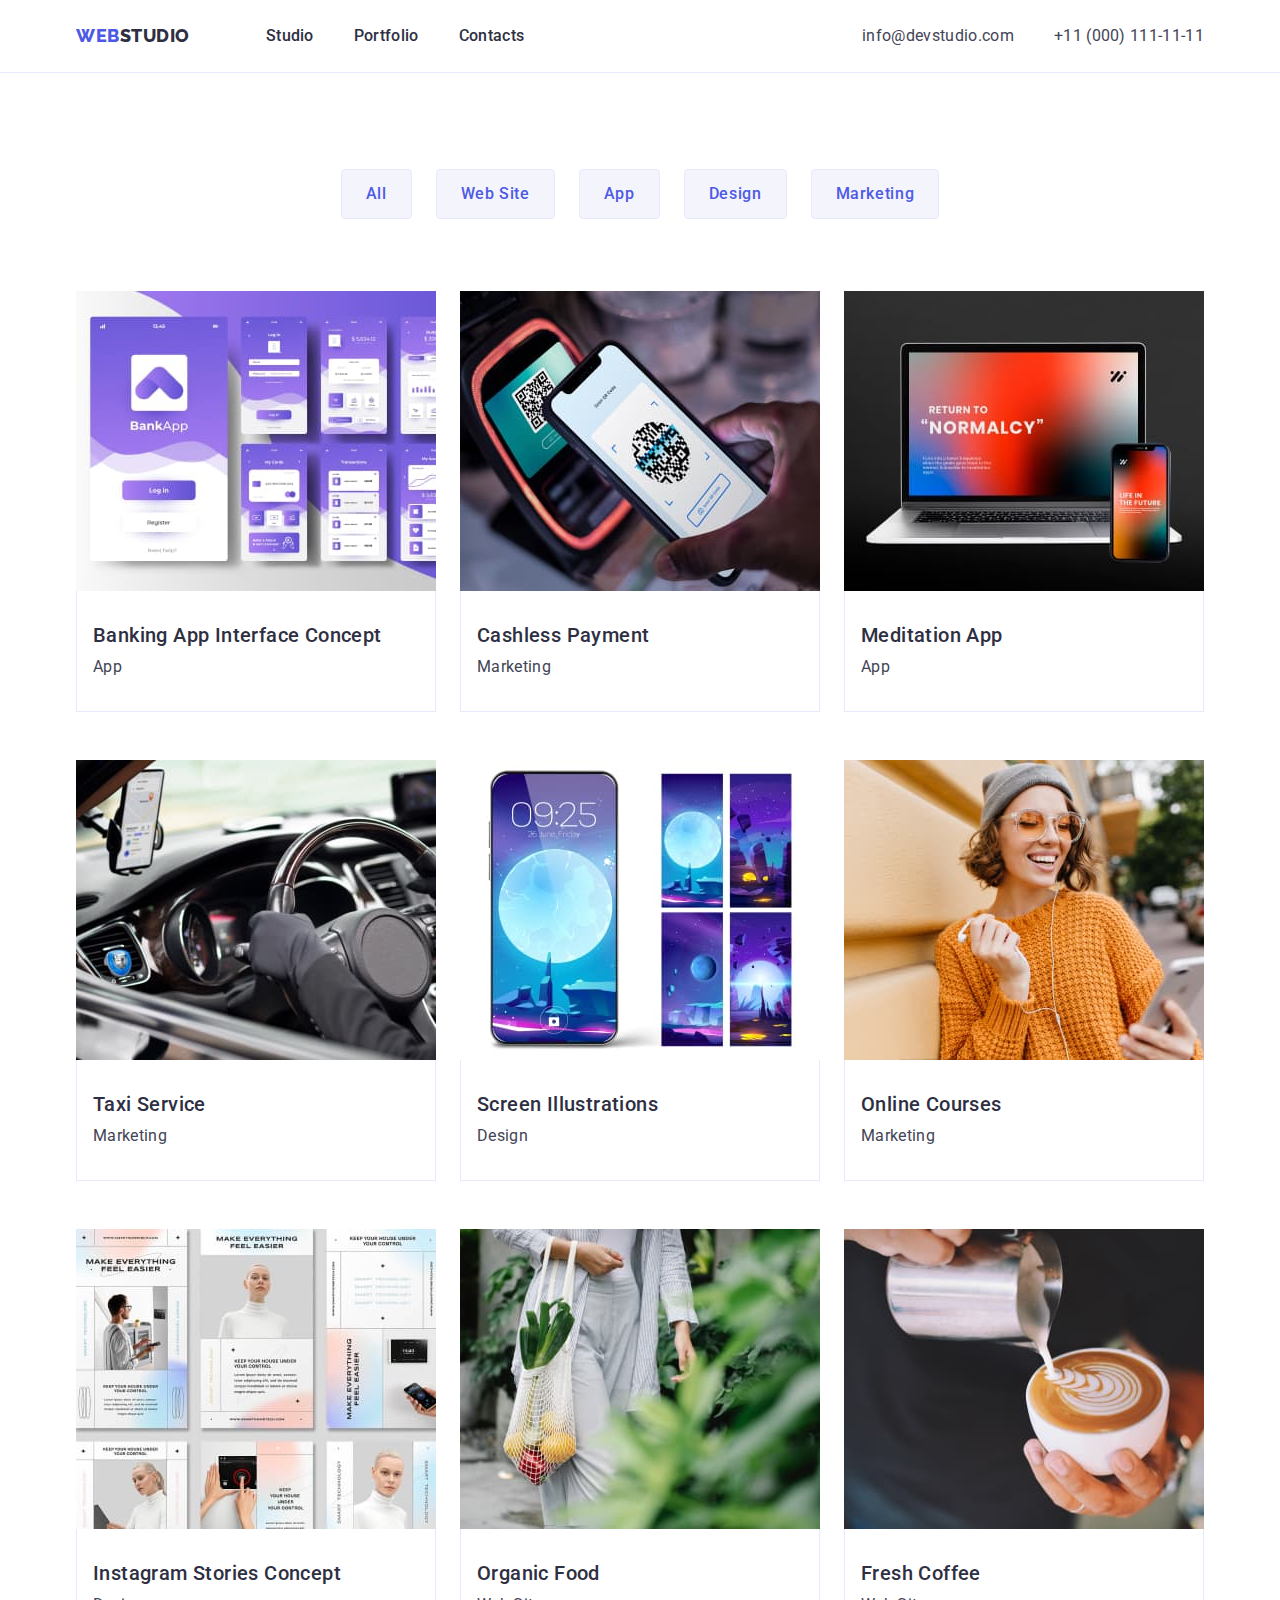
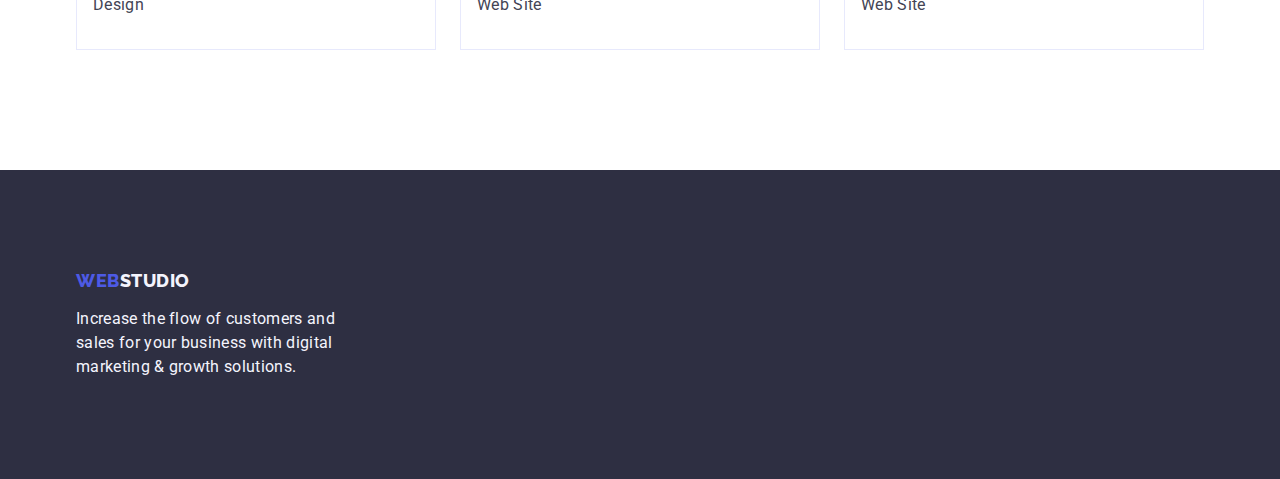
==== portfolio.html @ 4bd25813 "Initial commit" ====
<!DOCTYPE html>
<html lang="en">
  <head>
    <meta charset="UTF-8" />
    <meta name="viewport" content="width=device-width, initial-scale=1.0" />
    <title>Portfolio</title>
    <link rel="preconnect" href="https://fonts.googleapis.com" />
    <link rel="preconnect" href="https://fonts.gstatic.com" crossorigin />
    <link
      href="https://fonts.googleapis.com/css2?family=Raleway:wght@800&family=Roboto:wght@400;500;700;900&display=swap"
      rel="stylesheet"
    />
    <link
      rel="stylesheet"
      href="https://cdn.jsdelivr.net/npm/modern-normalize@2.0.0/modern-normalize.min.css"
    />
    <link rel="stylesheet" href="./css/styles.css" />
  </head>
  <body>
    <!-- HEADER -->
    <header class="header">
      <div class="header-container container">
        <nav class="navigation">
          <a class="logo link" href="./index.html"
            >Web<span class="logo-text-dark">Studio</span></a
          >
          <ul class="menu list">
            <li>
              <a class="menu-link link" href="./index.html">Studio</a>
            </li>
            <li>
              <a class="menu-link link" href="./portfolio.html">Portfolio</a>
            </li>
            <li><a class="menu-link link" href="">Contacts</a></li>
          </ul>
        </nav>
        <address>
          <ul class="contacts-list list">
            <li>
              <a class="contacts-link link" href="mailto:info@devstudio.com"
                >info@devstudio.com</a
              >
            </li>
            <li>
              <a class="contacts-link link" href="tel:+110001111111"
                >+11 (000) 111-11-11</a
              >
            </li>
          </ul>
        </address>
      </div>
    </header>
    <main>
      <!-- PORTFOLIO -->
      <section class="portfolio">
        <div class="container">
          <h1 class="visually-hidden">Portfolio</h1>
          <ul class="filter-list list">
            <li>
              <button class="filter-button" type="button">All</button>
            </li>
            <li>
              <button class="filter-button" type="button">Web Site</button>
            </li>
            <li>
              <button class="filter-button" type="button">App</button>
            </li>
            <li>
              <button class="filter-button" type="button">Design</button>
            </li>
            <li>
              <button class="filter-button" type="button">Marketing</button>
            </li>
          </ul>
          <ul class="projects-list list">
            <li class="project-card">
              <a class="link" href="">
                <img
                  class="project-card-img"
                  src="./images/portfolio/img-1.jpg"
                  alt="several screenshots of the mobile application"
                  width="360"
                  height="300"
                />
                <div class="project-card-thumb">
                  <h2 class="project-card-title list-title">
                    Banking App Interface Concept
                  </h2>
                  <p class="list-text">App</p>
                </div>
              </a>
            </li>
            <li class="project-card">
              <a class="link" href="">
                <img
                  class="project-card-img"
                  src="./images/portfolio/img-2.jpg"
                  alt="payment with smartphone"
                  width="360"
                  height="300"
                />
                <div class="project-card-thumb">
                  <h2 class="project-card-title list-title">
                    Cashless Payment
                  </h2>
                  <p class="list-text">Marketing</p>
                </div></a
              >
            </li>
            <li class="project-card">
              <a class="link" href="">
                <img
                  class="project-card-img"
                  src="./images/portfolio/img-3.jpg"
                  alt="laptop and smartphone"
                  width="360"
                  height="300"
                />
                <div class="project-card-thumb">
                  <h2 class="project-card-title list-title">Meditation App</h2>
                  <p class="list-text">App</p>
                </div>
              </a>
            </li>
            <li class="project-card">
              <a class="link" href="">
                <img
                  class="project-card-img"
                  src="./images/portfolio/img-4.jpg"
                  alt="inside taxi"
                  width="360"
                  height="300"
                />
                <div class="project-card-thumb">
                  <h2 class="project-card-title list-title">Taxi Service</h2>
                  <p class="list-text">Marketing</p>
                </div>
              </a>
            </li>
            <li class="project-card">
              <a class="link" href="">
                <img
                  class="project-card-img"
                  src="./images/portfolio/img-5.jpg"
                  alt="screen illustrations"
                  width="360"
                  height="300"
                />
                <div class="project-card-thumb">
                  <h2 class="project-card-title list-title">
                    Screen Illustrations
                  </h2>
                  <p class="list-text">Design</p>
                </div>
              </a>
            </li>
            <li class="project-card">
              <a class="link" href="">
                <img
                  class="project-card-img"
                  src="./images/portfolio/img-6.jpg"
                  alt="young woman with a smartphone and headphones"
                  width="360"
                  height="300"
                />
                <div class="project-card-thumb">
                  <h2 class="project-card-title list-title">Online Courses</h2>
                  <p class="list-text">Marketing</p>
                </div>
              </a>
            </li>
            <li class="project-card">
              <a class="link" href="">
                <img
                  class="project-card-img"
                  src="./images/portfolio/img-7.jpg"
                  alt="screenshots of the application"
                  width="360"
                  height="300"
                />
                <div class="project-card-thumb">
                  <h2 class="project-card-title list-title">
                    Instagram Stories Concept
                  </h2>
                  <p class="list-text">Design</p>
                </div>
              </a>
            </li>
            <li class="project-card">
              <a class="link" href="">
                <img
                  class="project-card-img"
                  src="./images/portfolio/img-8.jpg"
                  alt="vegetables in the bag"
                  width="360"
                  height="300"
                />
                <div class="project-card-thumb">
                  <h2 class="project-card-title list-title">Organic Food</h2>
                  <p class="list-text">Web Site</p>
                </div>
              </a>
            </li>
            <li class="project-card">
              <a class="link" href="">
                <img
                  class="project-card-img"
                  src="./images/portfolio/img-9.jpg"
                  alt="сappuccino in the cup"
                  width="360"
                  height="300"
                />
                <div class="project-card-thumb">
                  <h2 class="project-card-title list-title">Fresh Coffee</h2>
                  <p class="list-text">Web Site</p>
                </div>
              </a>
            </li>
          </ul>
        </div>
      </section>
    </main>
    <!-- FOOTER -->
    <footer class="footer">
      <div class="container">
        <a class="footer-logo logo link" href="./index.html"
          >Web<span class="logo-text-light">Studio</span></a
        >
        <p class="list-text footer-text">
          Increase the flow of customers and sales for your business with
          digital marketing & growth solutions.
        </p>
      </div>
    </footer>
  </body>
</html>
---- css/styles.css ----
/* ============= VARIABLES ============= */
:root {
  --primary-brand: #4d5ae5;
  --pressed-state: #404bbf;
  --dark: #2e2f42;
  --success: #31d0aa;
  --text: #434455;
  --sublle-text: #8e8f99;
  --accent: #e7e9fc;
  --light: #f4f4fd;
  --modal-overlay: #2e2f4266;
  --hero-background: #2e2f42b3;
  --white-background: #ffffff;
  --modal-background: #fcfcfc;
}
/* ============= /VARIABLES ============= */

/* ============= COMMON STYLES ============= */
h1,
h2,
h3,
h4,
h5,
h6,
p {
  margin-top: 0;
  margin-bottom: 0;
}

ul,
ol {
  padding-left: 0;
  margin-top: 0;
  margin-bottom: 0;
}

img {
  display: block;
  max-width: 100%;
}

.list {
  list-style: none;
}

.link {
  text-decoration: none;
}

body {
  font-family: "Roboto", sans-serif;
  color: var(--text);
  background-color: var(--white-background);
}

.container {
  max-width: 1158px;
  padding: 0 15px;
  margin: 0 auto;
}

button {
  cursor: pointer;
}

.visually-hidden {
  position: absolute;
  width: 1px;
  height: 1px;
  margin: -1px;
  border: 0;
  padding: 0;
  white-space: nowrap;
  clip-path: inset(100%);
  clip: rect(0 0 0 0);
  overflow: hidden;
}
/* ============= /COMMON STYLES ============= */

/* ================ COMPONENTS ================ */
.section-title {
  margin-bottom: 72px;
  text-align: center;
  font-size: 36px;
  font-style: normal;
  line-height: 1.11;
  letter-spacing: 0.72px;
  text-transform: capitalize;
  color: var(--dark);
}

.list-title {
  font-size: 20px;
  font-weight: 500;
  line-height: 1.2;
  letter-spacing: 0.4px;
  text-transform: capitalize;
  color: var(--dark);
}

.list-text {
  font-size: 16px;
  line-height: 1.5;
  letter-spacing: 0.32px;
  color: var(--text);
}

.centered {
  text-align: center;
}
/* ================ /COMPONENTS ================ */

/* ============= PAGE HEADER ============= */
.header {
  border-bottom: 1px solid var(--accent);
  background: var(--white-background);
}

.header-container {
  display: flex;
  justify-content: space-between;
}

.navigation {
  display: flex;
  justify-content: space-between;
  align-items: center;
}

.logo {
  margin-right: 76px;
  font-family: Raleway, sans-serif;
  font-size: 18px;
  font-weight: 800;
  line-height: 1.17;
  letter-spacing: 0.54px;
  text-transform: uppercase;
  color: var(--primary-brand);
}

.logo-text-dark {
  color: var(--dark);
}

.logo-text-light {
  color: var(--light);
}

.menu {
  padding-top: 24px;
  padding-bottom: 24px;
  display: flex;
  justify-content: space-between;
  align-items: center;
  gap: 40px;
}

.menu-link {
  padding-top: 24px;
  padding-bottom: 24px;
  font-size: 16px;
  font-weight: 500;
  line-height: 1.5;
  letter-spacing: 0.32px;
  color: var(--dark);
}

.menu-link:hover,
.menu-link:focus {
  color: var(--pressed-state);
}

.contacts-list {
  display: flex;
  justify-content: space-between;
  align-items: center;
  gap: 40px;
  font-style: normal;
}

.contacts-link {
  display: inline-block;
  padding: 24px 0;
  font-size: 16px;
  line-height: 1.5;
  letter-spacing: 0.32px;
  color: var(--text);
}

.contacts-link:hover,
.contacts-link:focus {
  color: var(--pressed-state);
}
/* ============= /PAGE HEADER ============= */

/* ================ HERO ================ */
.hero {
  padding-top: 188px;
  padding-bottom: 188px;
  background-color: var(--dark);
}

.hero-container {
  display: flex;
  flex-direction: column;
  align-items: center;
  gap: 48px;
}

.main-title {
  max-width: 496px;
  text-align: center;
  font-size: 56px;
  line-height: 1.07;
  letter-spacing: 1.12px;
  color: var(--white-background);
}

.main-button {
  min-width: 169px;
  height: 56px;
  font-family: "Roboto", sans-serif;
  font-size: 16px;
  font-weight: 500;
  line-height: 1.5;
  letter-spacing: 0.64px;
  color: var(--white-background);
  background-color: var(--primary-brand);
  border: none;
  border-radius: 4px;
}

.main-button:hover,
.main-button:focus {
  background-color: var(--pressed-state);
}
/* ================ /HERO ================ */

/* ================ BENEFITS ================ */
.benefits {
  padding-top: 120px;
  padding-bottom: 120px;
}

.benefits-list {
  display: flex;
  justify-content: space-between;
  gap: 24px;
}

.benefits-item {
  flex-basis: calc((100% - 72px) / 4);
}

.benefits-item-title {
  margin-bottom: 8px;
}
/* ================ /BENEFITS ================ */

/* ================ WHAT ARE WE DOING ================ */
.activities {
  padding-bottom: 120px;
}

.activities-list {
  display: flex;
  gap: 24px;
}

.activities-item {
  flex-basis: calc((100% - 48px) / 3);
}
.activities-img {
  width: 100%;
  height: 100%;
  object-fit: cover;
}
/* ================ /WHAT ARE WE DOING ================ */

/* ================ TEAM ================ */
.team-section {
  padding-top: 120px;
  padding-bottom: 120px;
  background-color: var(--light);
}

.team-section-list {
  display: flex;
  justify-content: space-between;
  align-items: center;
  gap: 24px;
}

.team-card {
  flex-basis: calc((100% - 72px) / 4);
  background: var(--white-background);
  border-radius: 0px 0px 4px 4px;
}

.team-card-img {
  width: 100%;
  height: 100%;
  object-fit: cover;
}

.team-card-thumb {
  padding: 32px 0;
}

.team-card-title {
  margin-bottom: 8px;
}
/* ================ /TEAM ================ */

/* ================ FOOTER ================ */
.footer {
  padding: 100px 0;
  background-color: var(--dark);
}

.footer-logo {
  display: inline-block;
  margin-bottom: 16px;
}

.footer-text {
  width: 264px;
  color: var(--light);
}
/* ================ /FOOTER ================ */

/* ================ PORTFOLIO ================ */
.portfolio {
  padding-top: 96px;
  padding-bottom: 120px;
}

.filter-list {
  display: flex;
  justify-content: center;
  gap: 24px;
  /* width: 586px; */
  /* margin: 0 auto 72px auto; */
  margin-bottom: 72px;
}

.filter-button {
  padding: 12px 24px;
  font-family: "Roboto", sans-serif;
  text-align: center;
  font-size: 16px;
  font-weight: 500;
  line-height: 1.5;
  letter-spacing: 0.64px;
  color: var(--primary-brand);
  background: var(--light);
  border: 1px solid var(--accent);
  border-radius: 4px;
}

.filter-button:hover,
.filter-button:focus {
  color: var(--white-background);
  background: var(--pressed-state);
  border: 1px solid transparent;
}

.projects-list {
  display: flex;
  justify-content: space-between;
  align-items: center;
  flex-wrap: wrap;
  column-gap: 24px;
  row-gap: 48px;
}

.project-card {
  width: calc((100% - 48px) / 3);
  background: var(--white-background);
  background: var(--white-background);
}

.project-card-img {
  width: 100%;
  height: 100%;
  object-fit: cover;
}

.project-card-thumb {
  padding: 32px 16px;
  border: 1px solid var(--accent);
  border-top: none;
}

.project-card-title {
  margin-bottom: 8px;
}

/* ================ /PORTFOLIO ================ */
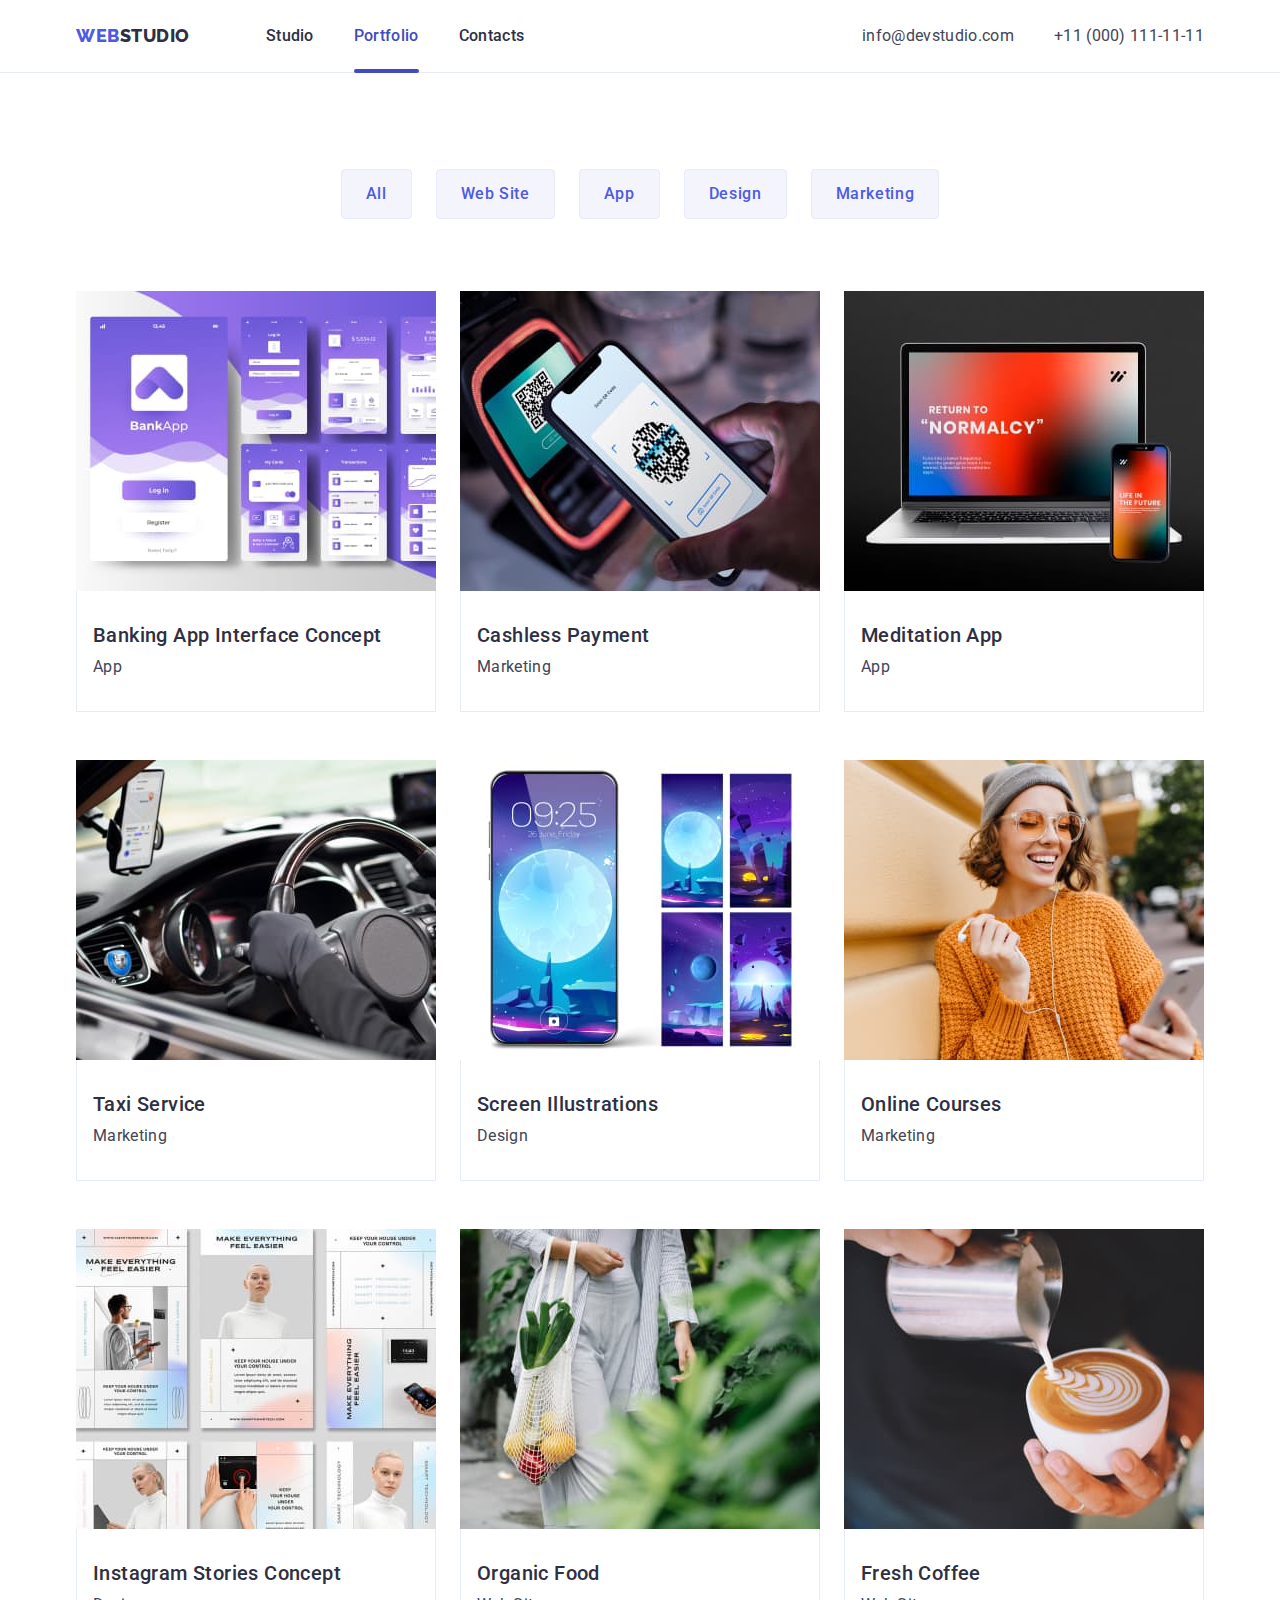
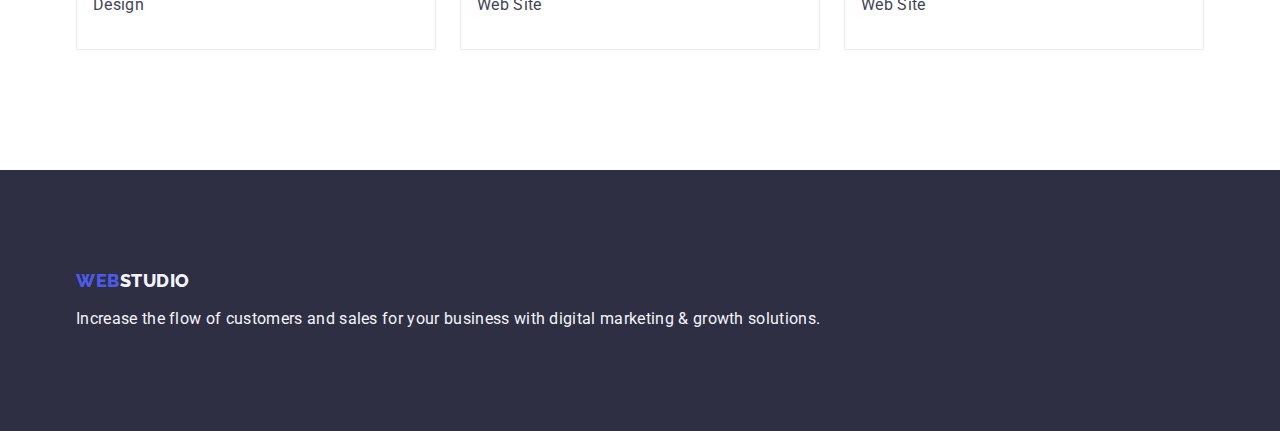
==== commit 025af038: "hw done" ====
--- a/portfolio.html
+++ b/portfolio.html
@@ -29,7 +29,9 @@
               <a class="menu-link link" href="./index.html">Studio</a>
             </li>
             <li>
-              <a class="menu-link link" href="./portfolio.html">Portfolio</a>
+              <a class="menu-link current link" href="./portfolio.html"
+                >Portfolio</a
+              >
             </li>
             <li><a class="menu-link link" href="">Contacts</a></li>
           </ul>
@@ -75,13 +77,20 @@
           <ul class="projects-list list">
             <li class="project-card">
               <a class="link" href="">
-                <img
-                  class="project-card-img"
-                  src="./images/portfolio/img-1.jpg"
-                  alt="several screenshots of the mobile application"
-                  width="360"
-                  height="300"
-                />
+                <div class="project-card-img-thumb">
+                  <img
+                    class="project-card-img"
+                    src="./images/portfolio/img-1.jpg"
+                    alt="several screenshots of the mobile application"
+                    width="360"
+                    height="300"
+                  />
+                  <p class="card-overlay">
+                    14 Stylish and User-Friendly App Design Concepts · Task
+                    Manager App · Calorie Tracker App · Exotic Fruit Ecommerce
+                    App · Cloud Storage App
+                  </p>
+                </div>
                 <div class="project-card-thumb">
                   <h2 class="project-card-title list-title">
                     Banking App Interface Concept
@@ -92,13 +101,20 @@
             </li>
             <li class="project-card">
               <a class="link" href="">
-                <img
-                  class="project-card-img"
-                  src="./images/portfolio/img-2.jpg"
-                  alt="payment with smartphone"
-                  width="360"
-                  height="300"
-                />
+                <div class="project-card-img-thumb">
+                  <img
+                    class="project-card-img"
+                    src="./images/portfolio/img-2.jpg"
+                    alt="payment with smartphone"
+                    width="360"
+                    height="300"
+                  />
+                  <p class="card-overlay">
+                    14 Stylish and User-Friendly App Design Concepts · Task
+                    Manager App · Calorie Tracker App · Exotic Fruit Ecommerce
+                    App · Cloud Storage App
+                  </p>
+                </div>
                 <div class="project-card-thumb">
                   <h2 class="project-card-title list-title">
                     Cashless Payment
@@ -109,13 +125,20 @@
             </li>
             <li class="project-card">
               <a class="link" href="">
-                <img
-                  class="project-card-img"
-                  src="./images/portfolio/img-3.jpg"
-                  alt="laptop and smartphone"
-                  width="360"
-                  height="300"
-                />
+                <div class="project-card-img-thumb">
+                  <img
+                    class="project-card-img"
+                    src="./images/portfolio/img-3.jpg"
+                    alt="laptop and smartphone"
+                    width="360"
+                    height="300"
+                  />
+                  <p class="card-overlay">
+                    14 Stylish and User-Friendly App Design Concepts · Task
+                    Manager App · Calorie Tracker App · Exotic Fruit Ecommerce
+                    App · Cloud Storage App
+                  </p>
+                </div>
                 <div class="project-card-thumb">
                   <h2 class="project-card-title list-title">Meditation App</h2>
                   <p class="list-text">App</p>
@@ -124,13 +147,20 @@
             </li>
             <li class="project-card">
               <a class="link" href="">
-                <img
-                  class="project-card-img"
-                  src="./images/portfolio/img-4.jpg"
-                  alt="inside taxi"
-                  width="360"
-                  height="300"
-                />
+                <div class="project-card-img-thumb">
+                  <img
+                    class="project-card-img"
+                    src="./images/portfolio/img-4.jpg"
+                    alt="inside taxi"
+                    width="360"
+                    height="300"
+                  />
+                  <p class="card-overlay">
+                    14 Stylish and User-Friendly App Design Concepts · Task
+                    Manager App · Calorie Tracker App · Exotic Fruit Ecommerce
+                    App · Cloud Storage App
+                  </p>
+                </div>
                 <div class="project-card-thumb">
                   <h2 class="project-card-title list-title">Taxi Service</h2>
                   <p class="list-text">Marketing</p>
@@ -139,13 +169,20 @@
             </li>
             <li class="project-card">
               <a class="link" href="">
-                <img
-                  class="project-card-img"
-                  src="./images/portfolio/img-5.jpg"
-                  alt="screen illustrations"
-                  width="360"
-                  height="300"
-                />
+                <div class="project-card-img-thumb">
+                  <img
+                    class="project-card-img"
+                    src="./images/portfolio/img-5.jpg"
+                    alt="screen illustrations"
+                    width="360"
+                    height="300"
+                  />
+                  <p class="card-overlay">
+                    14 Stylish and User-Friendly App Design Concepts · Task
+                    Manager App · Calorie Tracker App · Exotic Fruit Ecommerce
+                    App · Cloud Storage App
+                  </p>
+                </div>
                 <div class="project-card-thumb">
                   <h2 class="project-card-title list-title">
                     Screen Illustrations
@@ -156,13 +193,20 @@
             </li>
             <li class="project-card">
               <a class="link" href="">
-                <img
-                  class="project-card-img"
-                  src="./images/portfolio/img-6.jpg"
-                  alt="young woman with a smartphone and headphones"
-                  width="360"
-                  height="300"
-                />
+                <div class="project-card-img-thumb">
+                  <img
+                    class="project-card-img"
+                    src="./images/portfolio/img-6.jpg"
+                    alt="young woman with a smartphone and headphones"
+                    width="360"
+                    height="300"
+                  />
+                  <p class="card-overlay">
+                    14 Stylish and User-Friendly App Design Concepts · Task
+                    Manager App · Calorie Tracker App · Exotic Fruit Ecommerce
+                    App · Cloud Storage App
+                  </p>
+                </div>
                 <div class="project-card-thumb">
                   <h2 class="project-card-title list-title">Online Courses</h2>
                   <p class="list-text">Marketing</p>
@@ -171,13 +215,20 @@
             </li>
             <li class="project-card">
               <a class="link" href="">
-                <img
-                  class="project-card-img"
-                  src="./images/portfolio/img-7.jpg"
-                  alt="screenshots of the application"
-                  width="360"
-                  height="300"
-                />
+                <div class="project-card-img-thumb">
+                  <img
+                    class="project-card-img"
+                    src="./images/portfolio/img-7.jpg"
+                    alt="screenshots of the application"
+                    width="360"
+                    height="300"
+                  />
+                  <p class="card-overlay">
+                    14 Stylish and User-Friendly App Design Concepts · Task
+                    Manager App · Calorie Tracker App · Exotic Fruit Ecommerce
+                    App · Cloud Storage App
+                  </p>
+                </div>
                 <div class="project-card-thumb">
                   <h2 class="project-card-title list-title">
                     Instagram Stories Concept
@@ -188,13 +239,20 @@
             </li>
             <li class="project-card">
               <a class="link" href="">
-                <img
-                  class="project-card-img"
-                  src="./images/portfolio/img-8.jpg"
-                  alt="vegetables in the bag"
-                  width="360"
-                  height="300"
-                />
+                <div class="project-card-img-thumb">
+                  <img
+                    class="project-card-img"
+                    src="./images/portfolio/img-8.jpg"
+                    alt="vegetables in the bag"
+                    width="360"
+                    height="300"
+                  />
+                  <p class="card-overlay">
+                    14 Stylish and User-Friendly App Design Concepts · Task
+                    Manager App · Calorie Tracker App · Exotic Fruit Ecommerce
+                    App · Cloud Storage App
+                  </p>
+                </div>
                 <div class="project-card-thumb">
                   <h2 class="project-card-title list-title">Organic Food</h2>
                   <p class="list-text">Web Site</p>
@@ -203,13 +261,20 @@
             </li>
             <li class="project-card">
               <a class="link" href="">
-                <img
-                  class="project-card-img"
-                  src="./images/portfolio/img-9.jpg"
-                  alt="сappuccino in the cup"
-                  width="360"
-                  height="300"
-                />
+                <div class="project-card-img-thumb">
+                  <img
+                    class="project-card-img"
+                    src="./images/portfolio/img-9.jpg"
+                    alt="сappuccino in the cup"
+                    width="360"
+                    height="300"
+                  />
+                  <p class="card-overlay">
+                    14 Stylish and User-Friendly App Design Concepts · Task
+                    Manager App · Calorie Tracker App · Exotic Fruit Ecommerce
+                    App · Cloud Storage App
+                  </p>
+                </div>
                 <div class="project-card-thumb">
                   <h2 class="project-card-title list-title">Fresh Coffee</h2>
                   <p class="list-text">Web Site</p>
--- a/css/styles.css
+++ b/css/styles.css
@@ -12,6 +12,7 @@
   --hero-background: #2e2f42b3;
   --white-background: #ffffff;
   --modal-background: #fcfcfc;
+  --transition-effect: 250ms cubic-bezier(0.4, 0, 0.2, 1);
 }
 /* ============= /VARIABLES ============= */
 
@@ -147,8 +148,6 @@
 }
 
 .menu {
-  padding-top: 24px;
-  padding-bottom: 24px;
   display: flex;
   justify-content: space-between;
   align-items: center;
@@ -163,6 +162,7 @@
   line-height: 1.5;
   letter-spacing: 0.32px;
   color: var(--dark);
+  transition: color var(--transition-effect);
 }
 
 .menu-link:hover,
@@ -185,11 +185,28 @@
   line-height: 1.5;
   letter-spacing: 0.32px;
   color: var(--text);
+  transition: color var(--transition-effect);
 }
 
 .contacts-link:hover,
 .contacts-link:focus {
   color: var(--pressed-state);
+}
+
+.current {
+  position: relative;
+  color: var(--pressed-state);
+}
+
+.current::after {
+  position: absolute;
+  left: 0;
+  bottom: -4px;
+  content: "";
+  width: 100%;
+  height: 4px;
+  background-color: var(--pressed-state);
+  border-radius: 2px;
 }
 /* ============= /PAGE HEADER ============= */
 
@@ -197,7 +214,12 @@
 .hero {
   padding-top: 188px;
   padding-bottom: 188px;
-  background-color: var(--dark);
+  background-image: linear-gradient(
+      rgba(46, 47, 66, 0.7),
+      rgba(46, 47, 66, 0.7)
+    ),
+    url("../images/hero/background-img.jpg");
+  background-size: cover;
 }
 
 .hero-container {
@@ -228,6 +250,7 @@
   background-color: var(--primary-brand);
   border: none;
   border-radius: 4px;
+  transition: background-color var(--transition-effect);
 }
 
 .main-button:hover,
@@ -295,6 +318,14 @@
   flex-basis: calc((100% - 72px) / 4);
   background: var(--white-background);
   border-radius: 0px 0px 4px 4px;
+  box-shadow: 0px 2px 1px 0px rgba(46, 47, 66, 0.08),
+    0px 1px 1px 0px rgba(46, 47, 66, 0.16),
+    0px 1px 6px 0px rgba(46, 47, 66, 0.08);
+}
+
+.team-card:hover .social-icons-link,
+.team-card:focus .social-icons-link {
+  background-color: var(--pressed-state);
 }
 
 .team-card-img {
@@ -304,13 +335,90 @@
 }
 
 .team-card-thumb {
-  padding: 32px 0;
+  padding: 32px 16px;
 }
 
 .team-card-title {
   margin-bottom: 8px;
 }
+
+.team-card-text {
+  margin-bottom: 8px;
+}
+
+.social-icons-list {
+  display: flex;
+  gap: 24px;
+}
+
+.social-icons-item {
+  flex-basis: calc((100% - 72px) / 4);
+  width: 40px;
+  height: 40px;
+}
+
+.social-icons-link {
+  display: flex;
+  justify-content: center;
+  align-items: center;
+  width: 100%;
+  height: 100%;
+  background-color: var(--primary-brand);
+  border-radius: 50%;
+  transition: background-color var(--transition-effect);
+}
+
+.social-icon {
+  fill: var(--social-link-color);
+}
 /* ================ /TEAM ================ */
+
+/* ================ CUSTOMERS ================ */
+
+.customers {
+  padding-top: 120px;
+  padding-bottom: 120px;
+}
+
+.customers-list {
+  display: flex;
+  flex-wrap: wrap;
+  gap: 24px;
+}
+.customer-item {
+  flex-basis: calc((100% - 120px) / 6);
+  width: 168px;
+  height: 88px;
+}
+
+.customer-link {
+  display: flex;
+  justify-content: center;
+  align-items: center;
+  width: 100%;
+  height: 100%;
+  color: var(--sublle-text);
+  border: 1px solid var(--sublle-text);
+  border-radius: 4px;
+  transition: border var(--transition-effect), color var(--transition-effect);
+}
+
+.customer-icon {
+  fill: currentColor;
+  transition: fill var(--transition-effect);
+}
+
+.customer-item:hover .customer-link,
+customer-item:focus .customer-link {
+  border: 1px solid var(--pressed-state);
+  color: var(--pressed-state);
+}
+
+.customer-item:hover .customer-icon,
+customer-item:focus .customer-icon {
+  fill: currentColor;
+}
+/* ================ /CUSTOMERS ================ */
 
 /* ================ FOOTER ================ */
 .footer {
@@ -318,14 +426,48 @@
   background-color: var(--dark);
 }
 
+.footer-container {
+  display: flex;
+  gap: 120px;
+}
+
+.footer-left {
+  width: 264px;
+}
+
 .footer-logo {
   display: inline-block;
   margin-bottom: 16px;
 }
 
 .footer-text {
-  width: 264px;
   color: var(--light);
+}
+
+.footer-right {
+  width: 208px;
+}
+
+.footer-socials-title {
+  margin-bottom: 16px;
+  font-size: 16px;
+  font-weight: 500;
+  line-height: 1.5;
+  letter-spacing: 0.32px;
+  color: var(--white-background);
+}
+
+.footer-socials {
+  gap: 16px;
+}
+
+.footer-social-item {
+  flex-basis: calc((100% - 48px) / 4);
+}
+
+.footer-social-item:hover .footer-social-link,
+.footer-social-item:focus .footer-social-link {
+  background-color: var(--success);
 }
 /* ================ /FOOTER ================ */
 
@@ -339,8 +481,6 @@
   display: flex;
   justify-content: center;
   gap: 24px;
-  /* width: 586px; */
-  /* margin: 0 auto 72px auto; */
   margin-bottom: 72px;
 }
 
@@ -353,16 +493,21 @@
   line-height: 1.5;
   letter-spacing: 0.64px;
   color: var(--primary-brand);
-  background: var(--light);
+  background-color: var(--light);
   border: 1px solid var(--accent);
   border-radius: 4px;
+  transition: border var(--transition-effect),
+    background-color var(--transition-effect), color var(--transition-effect),
+    box-shadow var(--transition-effect);
 }
 
 .filter-button:hover,
 .filter-button:focus {
   color: var(--white-background);
-  background: var(--pressed-state);
+  background-color: var(--pressed-state);
   border: 1px solid transparent;
+  box-shadow: 0px 2px 2px 0px rgba(0, 0, 0, 0.12),
+    0px 2px 1px 0px rgba(0, 0, 0, 0.08), 0px 3px 1px 0px rgba(0, 0, 0, 0.1);
 }
 
 .projects-list {
@@ -377,23 +522,128 @@
 .project-card {
   width: calc((100% - 48px) / 3);
   background: var(--white-background);
-  background: var(--white-background);
+  transform: box-shadow var(--transition-effect);
 }
 
 .project-card-img {
   width: 100%;
   height: 100%;
   object-fit: cover;
+}
+
+.project-card-img-thumb {
+  position: relative;
+  overflow: hidden;
+}
+
+.card-overlay {
+  position: absolute;
+  top: 0;
+  left: 0;
+  width: 100%;
+  height: 100%;
+  padding: 63px 24px;
+  font-size: 18px;
+  line-height: 1.56;
+  color: var(--light);
+  background-color: var(--primary-brand);
+  transform: translateY(100%);
+  transition: transform var(--transition-effect);
+}
+
+.project-card:hover .card-overlay,
+.project-card:focus .card-overlay {
+  transform: translateY(0%);
 }
 
 .project-card-thumb {
   padding: 32px 16px;
   border: 1px solid var(--accent);
   border-top: none;
+  transition: border var(--transition-effect);
 }
 
 .project-card-title {
   margin-bottom: 8px;
 }
 
+.project-card:hover,
+.project-card:focus {
+  box-shadow: 0px 2px 1px 0px rgba(46, 47, 66, 0.08),
+    0px 1px 1px 0px rgba(46, 47, 66, 0.16),
+    0px 1px 6px 0px rgba(46, 47, 66, 0.08);
+}
+
+.project-card:hover .project-card-thumb,
+.project-card:focus .project-card-thumb {
+  border: 1px solid var(--light);
+  border-top: none;
+}
+
 /* ================ /PORTFOLIO ================ */
+
+/* ================ MODAL ================ */
+.backdrop {
+  position: fixed;
+  top: 0;
+  left: 0;
+  opacity: 1;
+  width: 100%;
+  height: 100%;
+  background-color: var(--modal-overlay);
+  transition: opacity var(--transition-effect);
+}
+
+.modal {
+  position: absolute;
+  top: 50%;
+  left: 50%;
+  transform: translate(-50%, -50%);
+  width: 408px;
+  height: 584px;
+  background-color: var(--modal-background);
+  border-radius: 4px;
+  box-shadow: 0px 2px 1px 0px rgba(0, 0, 0, 0.2),
+    0px 1px 3px 0px rgba(0, 0, 0, 0.12), 0px 1px 1px 0px rgba(0, 0, 0, 0.14);
+  transition: transform var(--transition-effect);
+}
+
+.button-close {
+  position: absolute;
+  top: 24px;
+  right: 24px;
+  display: flex;
+  justify-content: center;
+  align-items: center;
+  width: 24px;
+  height: 24px;
+  border-radius: 50%;
+  border: 1px solid var(--accent);
+  background-color: #0000001a;
+}
+
+.button-close .icon {
+  fill: var(--dark);
+}
+
+.button-close:hover,
+.button-close:focus {
+  border: 1px solid var(--pressed-state);
+  background-color: var(--pressed-state);
+}
+
+.button-close:hover .icon,
+.button-close:focus .icon {
+  fill: var(--white-background);
+}
+
+.is-hidden {
+  opacity: 0;
+  visibility: hidden;
+  pointer-events: none;
+}
+
+.is-hidden .modal {
+  transform: translate(-50%, -50%);
+}
+/* ================ /MODAL ================ */
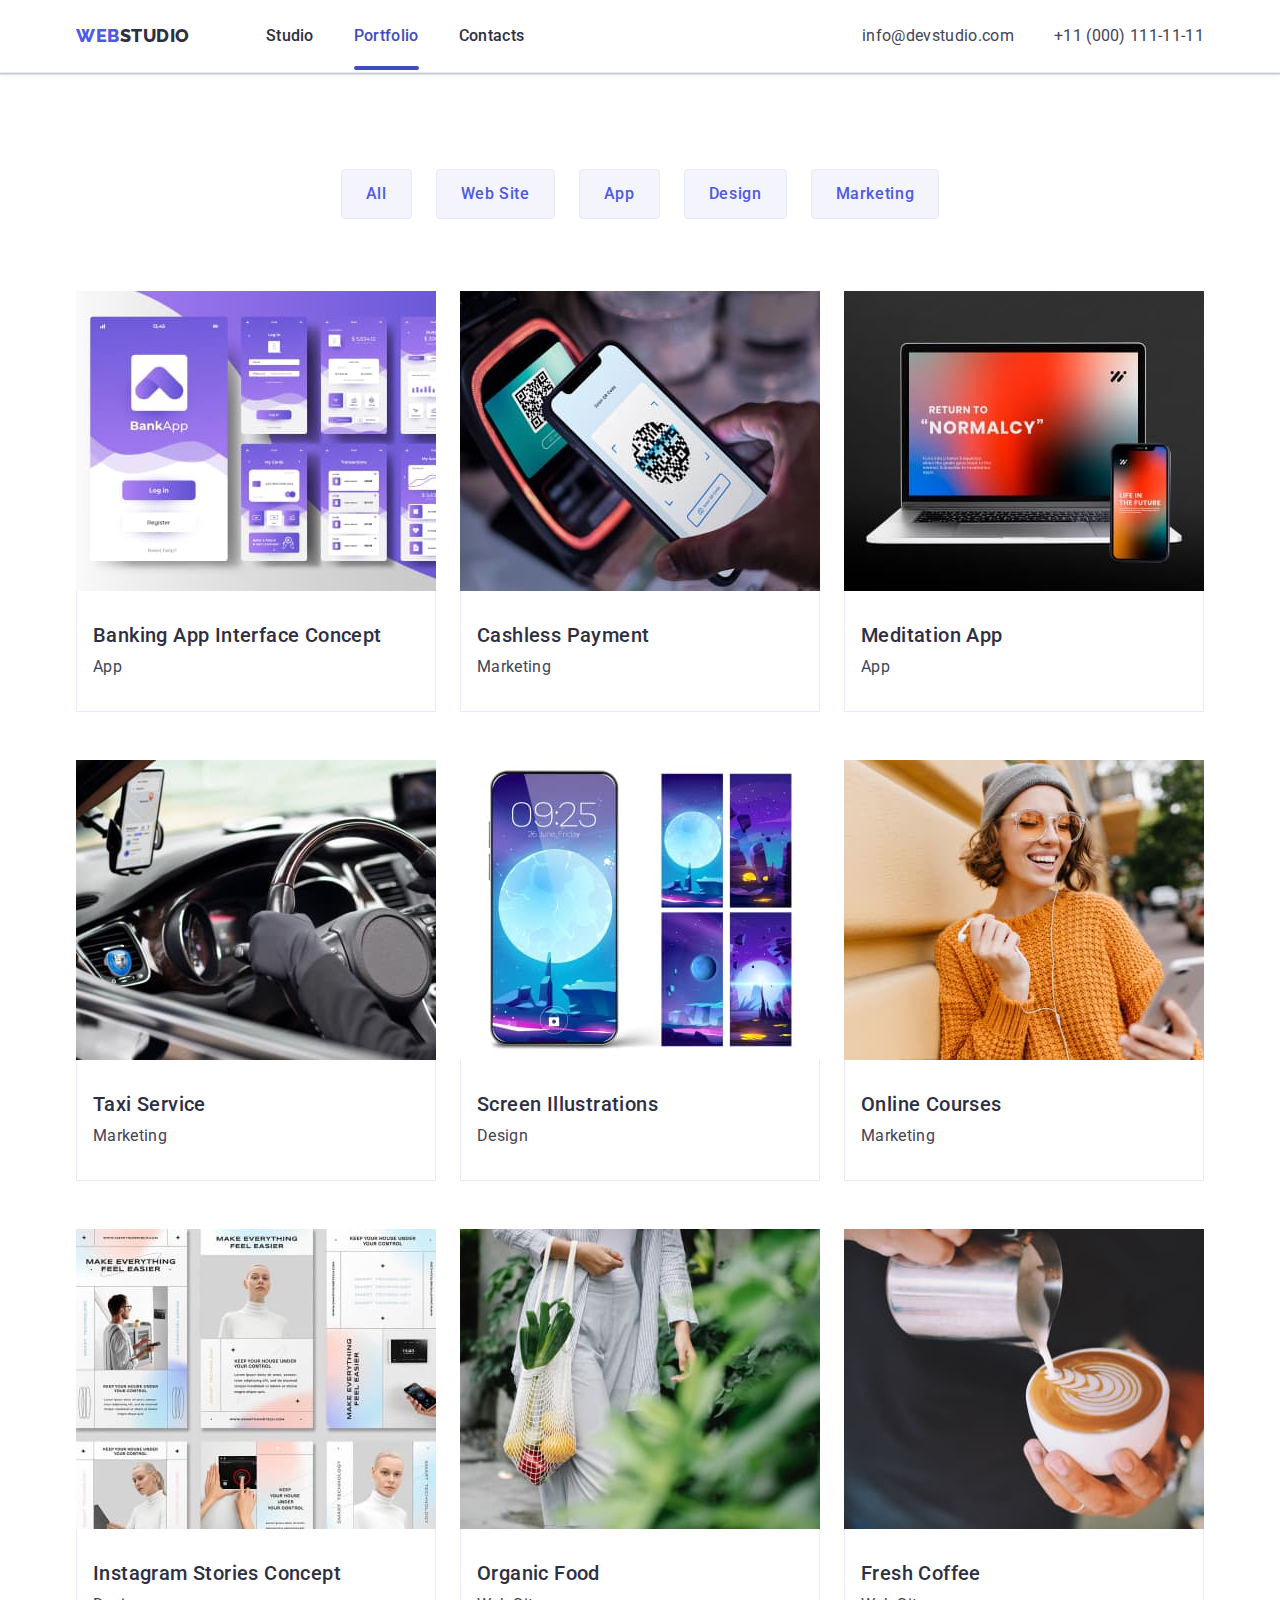
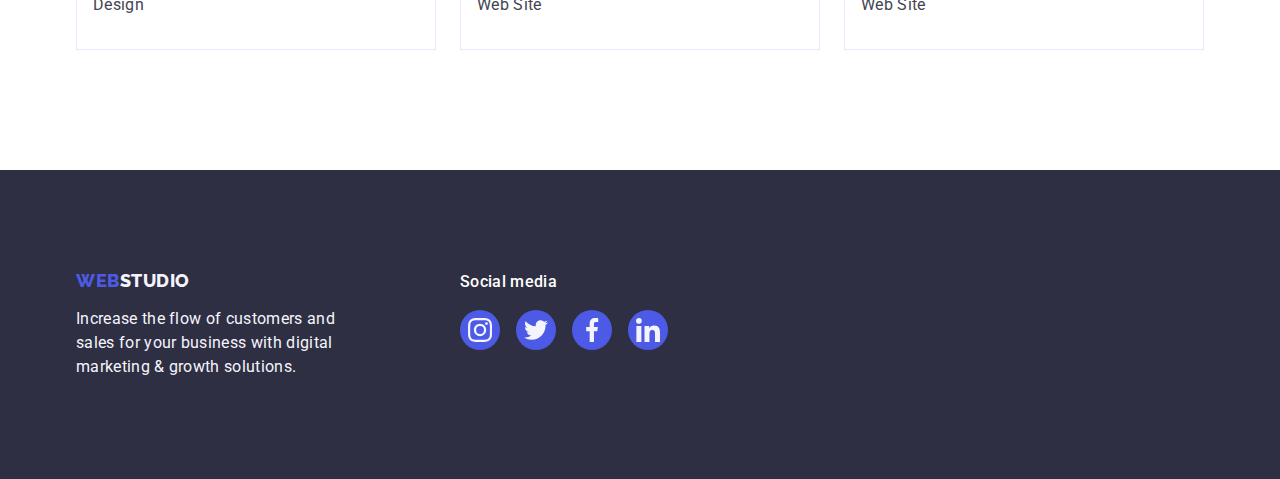
==== commit 291fa82e: "changes done" ====
--- a/portfolio.html
+++ b/portfolio.html
@@ -76,7 +76,7 @@
           </ul>
           <ul class="projects-list list">
             <li class="project-card">
-              <a class="link" href="">
+              <a class="project-card-link link" href="">
                 <div class="project-card-img-thumb">
                   <img
                     class="project-card-img"
@@ -287,14 +287,65 @@
     </main>
     <!-- FOOTER -->
     <footer class="footer">
-      <div class="container">
-        <a class="footer-logo logo link" href="./index.html"
-          >Web<span class="logo-text-light">Studio</span></a
-        >
-        <p class="list-text footer-text">
-          Increase the flow of customers and sales for your business with
-          digital marketing & growth solutions.
-        </p>
+      <div class="footer-container container">
+        <div class="footer-left">
+          <a class="footer-logo logo link" href="./index.html"
+            >Web<span class="logo-text-light">Studio</span></a
+          >
+          <p class="list-text footer-text">
+            Increase the flow of customers and sales for your business with
+            digital marketing & growth solutions.
+          </p>
+        </div>
+        <div class="footer-right">
+          <p class="footer-socials-title">Social media</p>
+          <ul class="footer-socials social-icons-list list">
+            <li class="footer-social-item social-icons-item">
+              <a
+                href=""
+                class="footer-social-link social-icons-link"
+                target="_blank"
+              >
+                <svg class="social-icon" width="24" height="24">
+                  <use href="./images/icons.svg#icon-instagram"></use>
+                </svg>
+              </a>
+            </li>
+            <li class="footer-social-item social-icons-item">
+              <a
+                href=""
+                class="footer-social-link social-icons-link"
+                target="_blank"
+              >
+                <svg class="social-icon" width="24" height="24">
+                  <use href="./images/icons.svg#icon-twitter"></use>
+                </svg>
+              </a>
+            </li>
+            <li class="footer-social-item social-icons-item">
+              <a
+                href=""
+                class="footer-social-link social-icons-link"
+                target="_blank"
+              >
+                <svg class="social-icon" width="24" height="24">
+                  <use href="./images/icons.svg#icon-facebook"></use>
+                </svg>
+              </a>
+            </li>
+            <li class="footer-social-item social-icons-item">
+              <a
+                href=""
+                class="footer-social-link social-icons-link"
+                target="_blank"
+              >
+                <svg class="social-icon" width="24" height="24">
+                  <use href="./images/icons.svg#icon-linkedin"></use>
+                </svg>
+              </a>
+            </li>
+          </ul>
+        </div>
       </div>
     </footer>
   </body>
--- a/css/styles.css
+++ b/css/styles.css
@@ -113,8 +113,11 @@
 
 /* ============= PAGE HEADER ============= */
 .header {
+  background: var(--white-background);
   border-bottom: 1px solid var(--accent);
-  background: var(--white-background);
+  box-shadow: 0px 1px 6px 0px rgba(46, 47, 66, 0.08),
+    0px 1px 1px 0px rgba(46, 47, 66, 0.16),
+    0px 2px 1px 0px rgba(46, 47, 66, 0.08);
 }
 
 .header-container {
@@ -201,7 +204,7 @@
 .current::after {
   position: absolute;
   left: 0;
-  bottom: -4px;
+  bottom: -1px;
   content: "";
   width: 100%;
   height: 4px;
@@ -212,6 +215,7 @@
 
 /* ================ HERO ================ */
 .hero {
+  max-width: 1440px;
   padding-top: 188px;
   padding-bottom: 188px;
   background-image: linear-gradient(
@@ -219,6 +223,8 @@
       rgba(46, 47, 66, 0.7)
     ),
     url("../images/hero/background-img.jpg");
+  background-repeat: no-repeat;
+  background-position: center;
   background-size: cover;
 }
 
@@ -275,6 +281,16 @@
   flex-basis: calc((100% - 72px) / 4);
 }
 
+.benefits-item-icon {
+  display: flex;
+  align-items: center;
+  justify-content: center;
+  height: 112px;
+  margin-bottom: 8px;
+  border-radius: 4px;
+  background: var(--light);
+}
+
 .benefits-item-title {
   margin-bottom: 8px;
 }
@@ -315,6 +331,10 @@
 }
 
 .team-card {
+  display: inline-flex;
+  flex-direction: column;
+  justify-content: center;
+  align-items: center;
   flex-basis: calc((100% - 72px) / 4);
   background: var(--white-background);
   border-radius: 0px 0px 4px 4px;
@@ -323,11 +343,6 @@
     0px 1px 6px 0px rgba(46, 47, 66, 0.08);
 }
 
-.team-card:hover .social-icons-link,
-.team-card:focus .social-icons-link {
-  background-color: var(--pressed-state);
-}
-
 .team-card-img {
   width: 100%;
   height: 100%;
@@ -335,7 +350,13 @@
 }
 
 .team-card-thumb {
-  padding: 32px 16px;
+  display: flex;
+  justify-content: center;
+  align-items: center;
+  flex-direction: column;
+  gap: 8px;
+  width: 232px;
+  padding: 32px 0;
 }
 
 .team-card-title {
@@ -348,6 +369,7 @@
 
 .social-icons-list {
   display: flex;
+  justify-content: center;
   gap: 24px;
 }
 
@@ -368,8 +390,18 @@
   transition: background-color var(--transition-effect);
 }
 
+.team-card:hover .social-icons-link,
+.team-card:focus .social-icons-link {
+  background-color: var(--pressed-state);
+}
+
+.social-icons-link:hover,
+.social-icons-link:focus {
+  background-color: var(--pressed-state);
+}
+
 .social-icon {
-  fill: var(--social-link-color);
+  fill: var(--light);
 }
 /* ================ /TEAM ================ */
 
@@ -400,7 +432,8 @@
   color: var(--sublle-text);
   border: 1px solid var(--sublle-text);
   border-radius: 4px;
-  transition: border var(--transition-effect), color var(--transition-effect);
+  transition: border-color var(--transition-effect),
+    color var(--transition-effect);
 }
 
 .customer-icon {
@@ -409,13 +442,13 @@
 }
 
 .customer-item:hover .customer-link,
-customer-item:focus .customer-link {
-  border: 1px solid var(--pressed-state);
+.customer-item:focus .customer-link {
+  border-color: var(--pressed-state);
   color: var(--pressed-state);
 }
 
 .customer-item:hover .customer-icon,
-customer-item:focus .customer-icon {
+.customer-item:focus .customer-icon {
   fill: currentColor;
 }
 /* ================ /CUSTOMERS ================ */
@@ -428,11 +461,12 @@
 
 .footer-container {
   display: flex;
-  gap: 120px;
+  align-items: baseline;
 }
 
 .footer-left {
   width: 264px;
+  margin-right: 120px;
 }
 
 .footer-logo {
@@ -465,7 +499,10 @@
   flex-basis: calc((100% - 48px) / 4);
 }
 
-.footer-social-item:hover .footer-social-link,
+.footer-social-item:hover .footer-social-link {
+  background-color: var(--success);
+}
+
 .footer-social-item:focus .footer-social-link {
   background-color: var(--success);
 }
@@ -496,7 +533,7 @@
   background-color: var(--light);
   border: 1px solid var(--accent);
   border-radius: 4px;
-  transition: border var(--transition-effect),
+  transition: border-color var(--transition-effect),
     background-color var(--transition-effect), color var(--transition-effect),
     box-shadow var(--transition-effect);
 }
@@ -505,7 +542,7 @@
 .filter-button:focus {
   color: var(--white-background);
   background-color: var(--pressed-state);
-  border: 1px solid transparent;
+  border-color: transparent;
   box-shadow: 0px 2px 2px 0px rgba(0, 0, 0, 0.12),
     0px 2px 1px 0px rgba(0, 0, 0, 0.08), 0px 3px 1px 0px rgba(0, 0, 0, 0.1);
 }
@@ -525,6 +562,11 @@
   transform: box-shadow var(--transition-effect);
 }
 
+.project-card-link {
+  display: block;
+  transition: box-shadow var(--transition-effect);
+}
+
 .project-card-img {
   width: 100%;
   height: 100%;
@@ -542,9 +584,10 @@
   left: 0;
   width: 100%;
   height: 100%;
-  padding: 63px 24px;
-  font-size: 18px;
-  line-height: 1.56;
+  padding: 40px 32px;
+  font-size: 16px;
+  line-height: 1.5;
+  letter-spacing: 0.32px;
   color: var(--light);
   background-color: var(--primary-brand);
   transform: translateY(100%);
@@ -567,8 +610,8 @@
   margin-bottom: 8px;
 }
 
-.project-card:hover,
-.project-card:focus {
+.project-card:hover .project-card-link,
+.project-card:focus .project-card-link {
   box-shadow: 0px 2px 1px 0px rgba(46, 47, 66, 0.08),
     0px 1px 1px 0px rgba(46, 47, 66, 0.16),
     0px 1px 6px 0px rgba(46, 47, 66, 0.08);
@@ -591,7 +634,8 @@
   width: 100%;
   height: 100%;
   background-color: var(--modal-overlay);
-  transition: opacity var(--transition-effect);
+  transition: opacity var(--transition-effect),
+    visibility var(--transition-effect);
 }
 
 .modal {
@@ -600,7 +644,7 @@
   left: 50%;
   transform: translate(-50%, -50%);
   width: 408px;
-  height: 584px;
+  min-height: 584px;
   background-color: var(--modal-background);
   border-radius: 4px;
   box-shadow: 0px 2px 1px 0px rgba(0, 0, 0, 0.2),
@@ -617,18 +661,22 @@
   align-items: center;
   width: 24px;
   height: 24px;
+  padding: 0;
   border-radius: 50%;
-  border: 1px solid var(--accent);
-  background-color: #0000001a;
+  border: 1px solid rgba(0, 0, 0, 0.1);
+  background-color: var(--accent);
+  transition: background-color var(--transition-effect),
+    border var(--transition-effect);
 }
 
 .button-close .icon {
   fill: var(--dark);
+  transition: fill var(--transition-effect);
 }
 
 .button-close:hover,
 .button-close:focus {
-  border: 1px solid var(--pressed-state);
+  border: none;
   background-color: var(--pressed-state);
 }
 
